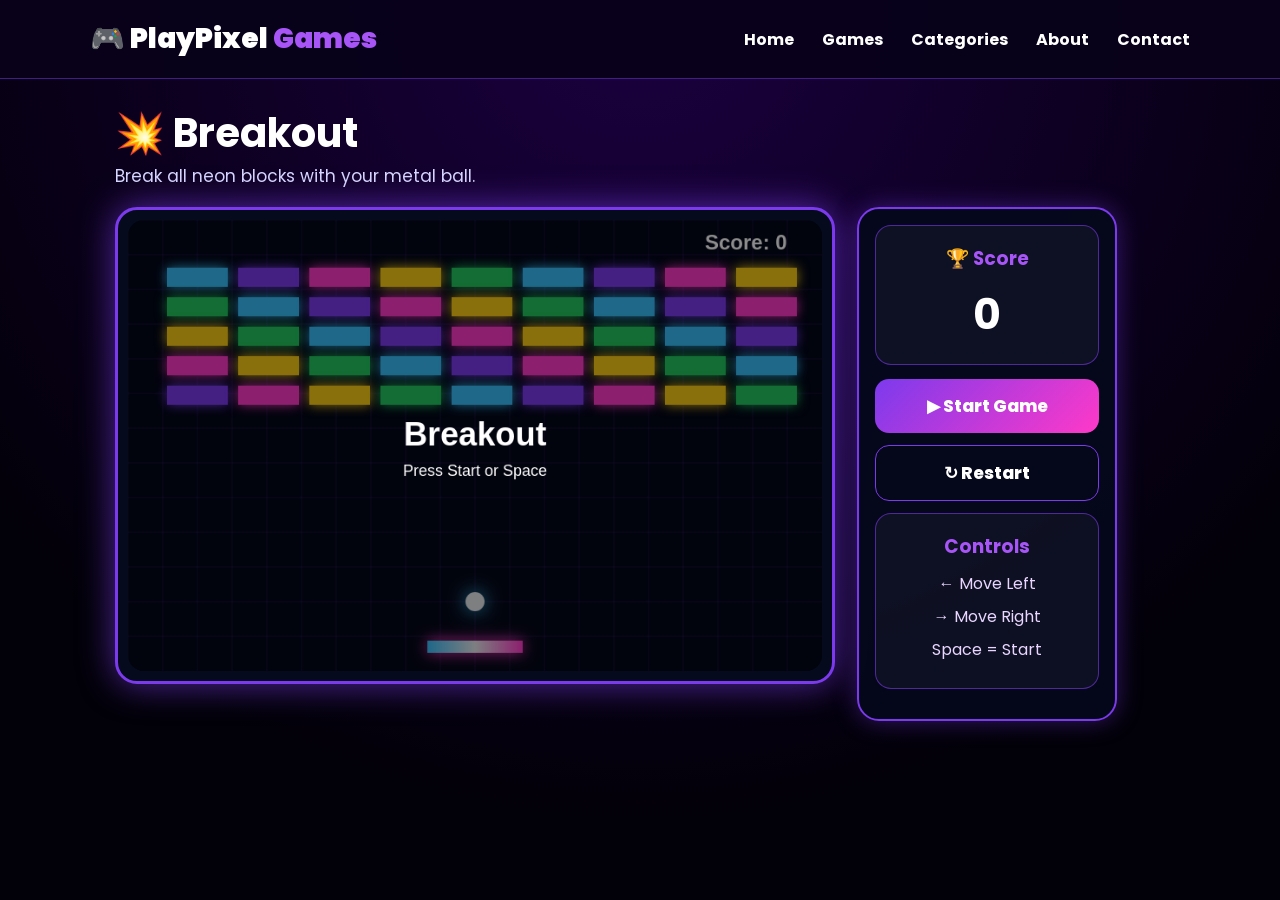
==== game/Breakout/index.html @ 599b7560 "feat: add PlayPixel versions of Tetris and Breakout" ====
<!DOCTYPE html>
<html lang="en">
<head>
  <meta charset="UTF-8" />
  <meta name="viewport" content="width=device-width, initial-scale=1.0" />

  <title>Breakout - Play Free Online Game | PlayPixel Games</title>
  <meta name="description" content="Play Breakout online for free on PlayPixel Games. Move the paddle, bounce the ball, break neon blocks, and beat your score." />

  <link rel="stylesheet" href="style.css" />
  <link rel="icon" href="data:image/svg+xml,%3Csvg xmlns='http://www.w3.org/2000/svg' viewBox='0 0 100 100'%3E%3Ctext y='.9em' font-size='90'%3E🎮%3C/text%3E%3C/svg%3E">
</head>

<body>
<header class="navbar">
  <div class="logo">🎮 PlayPixel <span>Games</span></div>
  <nav>
    <a href="../../index.html">Home</a>
    <a href="../../games.html">Games</a>
    <a href="../../categories.html">Categories</a>
    <a href="../../about.html">About</a>
    <a href="../../contact.html">Contact</a>
  </nav>
</header>

<main class="page">
  <section class="title-section">
    <h1>💥 Breakout</h1>
    <p>Break all neon blocks with your metal ball.</p>
  </section>

  <section class="game-layout">
    <div class="game-frame">
      <canvas id="canvas" width="800" height="520"></canvas>
    </div>

    <aside class="side-panel">
      <div class="panel-box">
        <h3>🏆 Score</h3>
        <strong id="scoreText">0</strong>
      </div>

      <button id="startBtn">▶ Start Game</button>
      <button id="restartBtn">↻ Restart</button>

      <div class="panel-box">
        <h3>Controls</h3>
        <p>← Move Left</p>
        <p>→ Move Right</p>
        <p>Space = Start</p>
      </div>
    </aside>
    <div class="mobile-controls">
  <button id="mobileLeft">← Left</button>
  <button id="mobileStart">▶ Start</button>
  <button id="mobileRight">Right →</button>
</div>
  </section>
</main>

<script src="script.js"></script>
</body>
</html>
---- game/Breakout/style.css ----
@import url("https://fonts.googleapis.com/css2?family=Poppins:wght@400;600;700;800;900&display=swap");

* {
  margin: 0;
  padding: 0;
  box-sizing: border-box;
  font-family: "Poppins", sans-serif;
}

body {
  min-height: 100vh;
  background: radial-gradient(circle at top, #1b0040, #020008 75%);
  color: white;
  overflow-x: hidden;
}

.navbar {
  padding: 18px 7%;
  display: flex;
  justify-content: space-between;
  align-items: center;
  background: rgba(8, 2, 26, 0.92);
  border-bottom: 1px solid rgba(124, 58, 237, 0.5);
}

.logo {
  font-size: 28px;
  font-weight: 900;
}

.logo span {
  color: #a855f7;
}

nav a {
  margin-left: 24px;
  color: white;
  text-decoration: none;
  font-weight: 700;
}

nav a:hover {
  color: #ff39c8;
}

.page {
  padding: 24px;
}

.title-section {
  max-width: 1050px;
  margin: 0 auto 18px;
}

.title-section h1 {
  font-size: 40px;
}

.title-section p {
  color: #d8d8ff;
  font-size: 17px;
}

.game-layout {
  max-width: 1050px;
  margin: auto;
  display: grid;
  grid-template-columns: 720px 260px;
  gap: 22px;
  align-items: start;
}

.game-frame {
  width: 720px;
  padding: 10px;
  background: #050b1c;
  border: 3px solid #7c3aed;
  border-radius: 22px;
  box-shadow: 0 0 35px rgba(124, 58, 237, 0.65);
}

canvas {
  width: 700px;
  max-width: 100%;
  height: auto;
  display: block;
  border-radius: 16px;
  background: #020617;
}

.side-panel {
  padding: 16px;
  background: rgba(5, 8, 28, 0.92);
  border: 2px solid #7c3aed;
  border-radius: 22px;
  box-shadow: 0 0 25px rgba(124, 58, 237, 0.4);
}

.panel-box {
  padding: 18px;
  margin-bottom: 14px;
  border: 1px solid rgba(124, 58, 237, 0.6);
  border-radius: 16px;
  text-align: center;
  background: rgba(255, 255, 255, 0.04);
}

.panel-box h3 {
  color: #a855f7;
  margin-bottom: 10px;
}

.panel-box strong {
  font-size: 42px;
}

.panel-box p {
  margin: 8px 0;
  color: #e9d5ff;
}

button {
  width: 100%;
  padding: 14px;
  margin-bottom: 12px;
  border: none;
  border-radius: 14px;
  background: linear-gradient(135deg, #7c3aed, #ff39c8);
  color: white;
  font-size: 17px;
  font-weight: 800;
  cursor: pointer;
}

#restartBtn {
  background: transparent;
  border: 1px solid #7c3aed;
}

button:hover {
  transform: translateY(-2px);
}

@media(max-width: 1000px) {
  .game-layout {
    grid-template-columns: 1fr;
  }

  .game-frame {
    width: 100%;
  }

  canvas {
    width: 100%;
  }
}

@media(max-width: 700px) {
  .navbar {
    flex-direction: column;
    gap: 12px;
  }

  nav a {
    margin: 0 8px;
  }

  .title-section h1 {
    font-size: 32px;
  }
}
.mobile-controls {
  display: none;
  gap: 10px;
  margin-top: 16px;
}

.mobile-controls button {
  flex: 1;
  padding: 14px;
  border-radius: 14px;
  border: 1px solid #7c3aed;
  background: linear-gradient(135deg, #7c3aed, #ff39c8);
  color: white;
  font-weight: 900;
  font-size: 15px;
}

@media(max-width: 900px) {
  .mobile-controls {
    display: flex;
  }

  .side-panel {
    order: 3;
  }
}
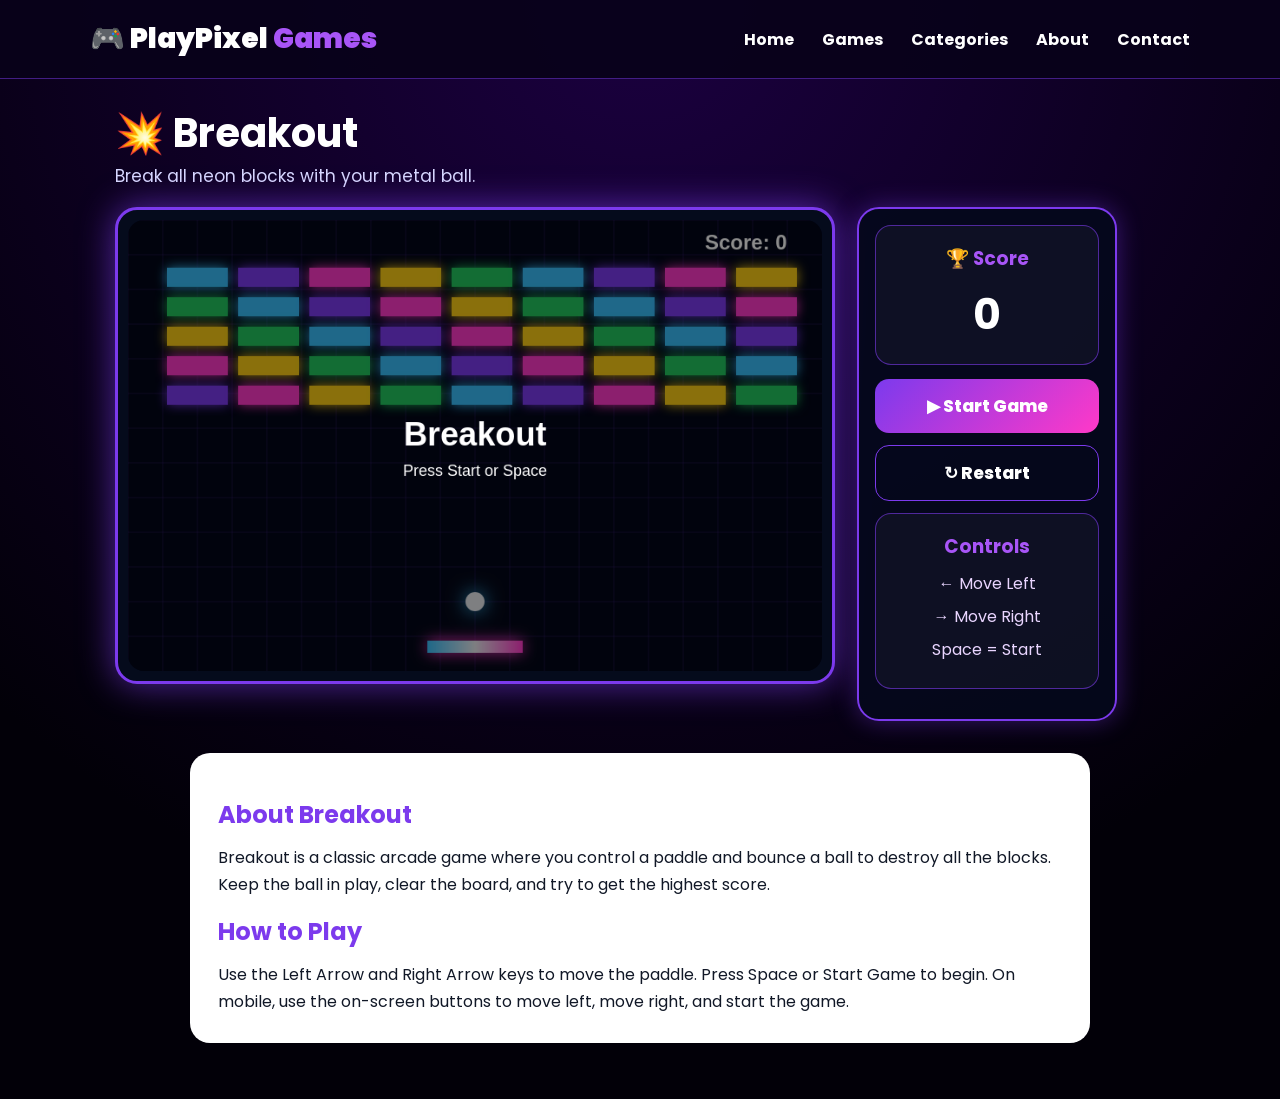
==== commit c9446190: "feat: polish Breakout game with PlayPixel UI and gameplay improvements" ====
--- a/game/Breakout/index.html
+++ b/game/Breakout/index.html
@@ -56,6 +56,19 @@
   <button id="mobileRight">Right →</button>
 </div>
   </section>
+  <section class="info-section">
+  <h2>About Breakout</h2>
+  <p>
+    Breakout is a classic arcade game where you control a paddle and bounce a ball to destroy all the blocks. 
+    Keep the ball in play, clear the board, and try to get the highest score.
+  </p>
+
+  <h2>How to Play</h2>
+  <p>
+    Use the Left Arrow and Right Arrow keys to move the paddle. Press Space or Start Game to begin. 
+    On mobile, use the on-screen buttons to move left, move right, and start the game.
+  </p>
+</section>
 </main>
 
 <script src="script.js"></script>
--- a/game/Breakout/style.css
+++ b/game/Breakout/style.css
@@ -195,4 +195,17 @@
     order: 3;
   }
 }
- + .info-section {
+  max-width: 900px;
+  margin: 32px auto;
+  padding: 28px;
+  background: white;
+  color: #111827;
+  border-radius: 20px;
+  line-height: 1.7;
+}
+
+.info-section h2 {
+  color: #7c3aed;
+  margin: 14px 0 8px;
+}
